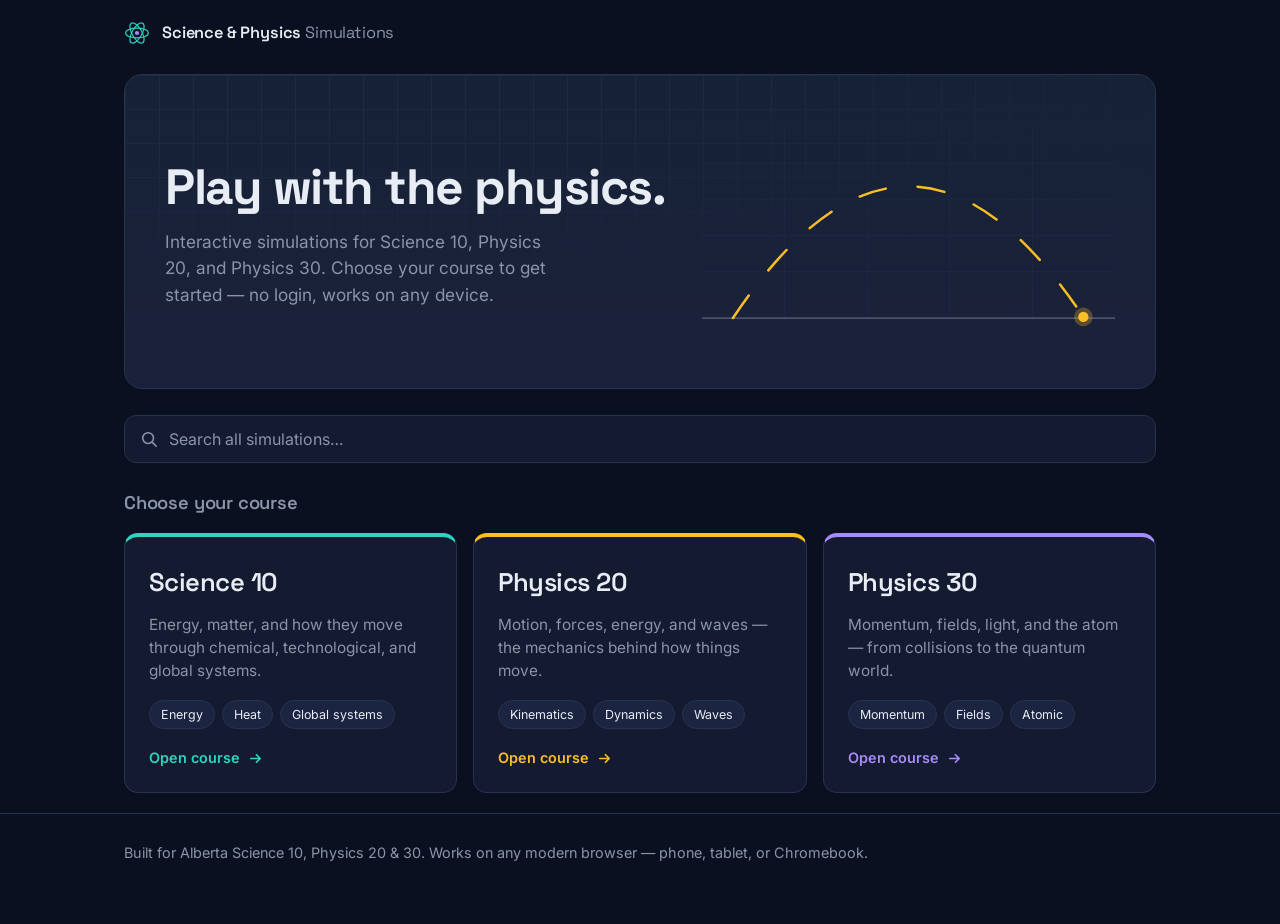
==== index.html @ 16d33546 "Website Build v1.0" ====
<!DOCTYPE html>
<html lang="en">
<head>
<meta charset="UTF-8">
<meta name="viewport" content="width=device-width, initial-scale=1.0">
<title>Science & Physics Simulations</title>
<link rel="preconnect" href="https://fonts.googleapis.com">
<link rel="preconnect" href="https://fonts.gstatic.com" crossorigin>
<link href="https://fonts.googleapis.com/css2?family=Space+Grotesk:wght@400;500;600;700&family=Inter:wght@400;500;600&display=swap" rel="stylesheet">
<link rel="stylesheet" href="styles.css">
</head>
<body>

  <header class="topbar">
    <svg class="mark" viewBox="0 0 32 32" aria-hidden="true">
      <ellipse cx="16" cy="16" rx="14" ry="6"/>
      <ellipse cx="16" cy="16" rx="14" ry="6" transform="rotate(60 16 16)"/>
      <ellipse cx="16" cy="16" rx="14" ry="6" transform="rotate(120 16 16)"/>
      <circle class="nucleus" cx="16" cy="16" r="2.6"/>
    </svg>
    <div class="brand">Science &amp; Physics <span>Simulations</span></div>
  </header>

  <section class="hero" aria-label="Introduction">
    <div class="hero-card">
      <div class="hero-grid">
        <div>
          <h1>Play with the physics.</h1>
          <p class="lede">Interactive simulations for Science 10, Physics 20, and Physics 30. Choose your course to get started — no login, works on any device.</p>
        </div>
        <div class="traj-wrap">
          <svg class="trajectory" viewBox="0 0 400 210" role="img" aria-label="A projectile launching along a curved path">
            <g class="traj-grid" opacity="0.35">
              <line x1="0" y1="35" x2="400" y2="35"/><line x1="0" y1="70" x2="400" y2="70"/>
              <line x1="0" y1="105" x2="400" y2="105"/><line x1="0" y1="140" x2="400" y2="140"/>
              <line x1="80" y1="0" x2="80" y2="185"/><line x1="160" y1="0" x2="160" y2="185"/>
              <line x1="240" y1="0" x2="240" y2="185"/><line x1="320" y1="0" x2="320" y2="185"/>
            </g>
            <line class="traj-ground" x1="0" y1="185" x2="400" y2="185"/>
            <path id="trajPath" class="traj-path" pathLength="100" d="M 30 185 Q 200 -70 370 185"/>
            <circle id="trajGlow" class="traj-ball-glow" r="9" cx="30" cy="185"/>
            <circle id="trajBall" class="traj-ball" r="5" cx="30" cy="185"/>
          </svg>
        </div>
      </div>
    </div>
  </section>

  <div class="search">
    <div class="search-wrap">
      <svg class="search-ic" viewBox="0 0 20 20" fill="none" aria-hidden="true"><circle cx="9" cy="9" r="6" stroke="currentColor" stroke-width="1.8"/><path d="M14 14l4 4" stroke="currentColor" stroke-width="1.8" stroke-linecap="round"/></svg>
      <input id="search" type="search" placeholder="Search all simulations…" aria-label="Search all simulations">
    </div>
  </div>

  <section class="doors" id="doors" aria-label="Courses">
    <h2>Choose your course</h2>
    <div class="card-grid">

      <a class="course-card" style="--accent:var(--sci10)" href="science10.html">
        <h3>Science 10</h3>
        <p>Energy, matter, and how they move through chemical, technological, and global systems.</p>
        <div class="tags"><span class="tag">Energy</span><span class="tag">Heat</span><span class="tag">Global systems</span></div>
        <span class="enter">Open course
          <svg viewBox="0 0 16 16" fill="none" aria-hidden="true"><path d="M3 8h9M9 4l4 4-4 4" stroke="currentColor" stroke-width="1.8" stroke-linecap="round" stroke-linejoin="round"/></svg>
        </span>
      </a>

      <a class="course-card" style="--accent:var(--phys20)" href="physics20.html">
        <h3>Physics 20</h3>
        <p>Motion, forces, energy, and waves — the mechanics behind how things move.</p>
        <div class="tags"><span class="tag">Kinematics</span><span class="tag">Dynamics</span><span class="tag">Waves</span></div>
        <span class="enter">Open course
          <svg viewBox="0 0 16 16" fill="none" aria-hidden="true"><path d="M3 8h9M9 4l4 4-4 4" stroke="currentColor" stroke-width="1.8" stroke-linecap="round" stroke-linejoin="round"/></svg>
        </span>
      </a>

      <a class="course-card" style="--accent:var(--phys30)" href="physics30.html">
        <h3>Physics 30</h3>
        <p>Momentum, fields, light, and the atom — from collisions to the quantum world.</p>
        <div class="tags"><span class="tag">Momentum</span><span class="tag">Fields</span><span class="tag">Atomic</span></div>
        <span class="enter">Open course
          <svg viewBox="0 0 16 16" fill="none" aria-hidden="true"><path d="M3 8h9M9 4l4 4-4 4" stroke="currentColor" stroke-width="1.8" stroke-linecap="round" stroke-linejoin="round"/></svg>
        </span>
      </a>

    </div>
  </section>

  <section class="results" id="results" aria-label="Search results">
    <h2>Matching simulations</h2>
    <div class="tiles" id="resultsGrid"></div>
  </section>

  <footer>
    <div class="wrap">
      <div>Built for Alberta Science 10, Physics 20 &amp; 30. Works on any modern browser — phone, tablet, or Chromebook.</div>
      <div><!-- optional: your name / contact --></div>
    </div>
  </footer>

<script src="sims.js"></script>
<script src="app.js"></script>
<script>
/* Hero launch animation — one run on load, respects reduced motion. */
(function(){
  var path=document.getElementById("trajPath"),
      ball=document.getElementById("trajBall"),
      glow=document.getElementById("trajGlow"),
      len=path.getTotalLength(),
      reduce=window.matchMedia("(prefers-reduced-motion: reduce)").matches;
  function place(t){var p=path.getPointAtLength(t*len);
    ball.setAttribute("cx",p.x);ball.setAttribute("cy",p.y);
    glow.setAttribute("cx",p.x);glow.setAttribute("cy",p.y);}
  if(reduce){place(1);return;}
  var dur=1500,start=null;
  function step(ts){if(!start)start=ts;var t=Math.min((ts-start)/dur,1);
    place(1-Math.pow(1-t,2));if(t<1)requestAnimationFrame(step);}
  requestAnimationFrame(step);
})();

/* Cross-course search: empty box shows the three course cards;
   typing hides them and shows matching sims from every course. */
(function(){
  var box=document.getElementById("search"),
      doors=document.getElementById("doors"),
      results=document.getElementById("results"),
      grid=document.getElementById("resultsGrid");
  function run(){
    var q=box.value.trim();
    if(!q){ doors.style.display=""; results.style.display="none"; return; }
    doors.style.display="none"; results.style.display="block";
    renderInto(grid, SIMS.filter(function(s){ return matches(s,q); }));
  }
  box.addEventListener("input", run);
  run();
})();
</script>
</body>
</html>
---- styles.css ----
/* =========================================================
   Shared styles for the whole site.
   Edit this one file to restyle every page at once.
   Course accent colours are the three --sci10 / --phys20 / --phys30 below.
   ========================================================= */
:root{
  --bg:#0B1020;
  --surface:#141B30;
  --surface-2:#1B2440;
  --line:#28324f;
  --text:#E8ECF4;
  --muted:#8A94A8;
  --sci10:#2DD4BF;
  --phys20:#FBBF24;
  --phys30:#A78BFA;
  --display:"Space Grotesk", ui-sans-serif, system-ui, sans-serif;
  --body:"Inter", ui-sans-serif, system-ui, -apple-system, sans-serif;
}
*{box-sizing:border-box}
html{scroll-behavior:smooth}
body{
  margin:0;background:var(--bg);color:var(--text);
  font-family:var(--body);line-height:1.55;-webkit-font-smoothing:antialiased;
}
a{color:inherit}
.wrap{max-width:1080px;margin:0 auto;padding:0 24px}

/* course accent per page (set on <body>) */
body.theme-sci10{--accent:var(--sci10)}
body.theme-phys20{--accent:var(--phys20)}
body.theme-phys30{--accent:var(--phys30)}

/* ---------- top bar ---------- */
.topbar{display:flex;align-items:center;gap:12px;padding:20px 24px;max-width:1080px;margin:0 auto}
.mark{width:26px;height:26px;flex:none}
.mark ellipse{fill:none;stroke:var(--sci10);stroke-width:1.4}
.mark .nucleus{fill:var(--phys30);stroke:none}
.brand{font-family:var(--display);font-weight:600;font-size:1.02rem;letter-spacing:-0.01em}
.brand span{color:var(--muted);font-weight:400}
.topbar .back{
  margin-left:auto;text-decoration:none;color:var(--muted);font-size:0.92rem;font-weight:500;
  display:inline-flex;align-items:center;gap:7px;padding:7px 12px;border-radius:999px;
  border:1px solid var(--line);transition:color .18s ease, border-color .18s ease;
}
.topbar .back:hover{color:var(--text);border-color:var(--muted)}
.topbar .back:focus-visible{outline:2px solid var(--text);outline-offset:2px}

/* ---------- hero (home page) ---------- */
.hero{position:relative;margin:8px auto 26px;max-width:1080px;padding:0 24px}
.hero-card{
  position:relative;overflow:hidden;border:1px solid var(--line);border-radius:18px;
  background:linear-gradient(180deg, rgba(45,212,191,0.04), rgba(167,139,250,0.05)), var(--surface);
  padding:52px 40px 44px;
}
.hero-card::before{
  content:"";position:absolute;inset:0;pointer-events:none;opacity:0.5;
  background-image:linear-gradient(var(--line) 1px, transparent 1px),linear-gradient(90deg, var(--line) 1px, transparent 1px);
  background-size:34px 34px;
  -webkit-mask-image:radial-gradient(120% 90% at 20% 0%, #000 30%, transparent 75%);
  mask-image:radial-gradient(120% 90% at 20% 0%, #000 30%, transparent 75%);
}
.hero-grid{position:relative;display:grid;grid-template-columns:1.1fr 0.9fr;gap:32px;align-items:center}
h1{font-family:var(--display);font-weight:700;font-size:clamp(2.1rem,5vw,3.1rem);line-height:1.02;letter-spacing:-0.03em;margin:0 0 16px}
.lede{font-size:1.08rem;color:var(--muted);max-width:36ch;margin:0}
.trajectory{width:100%;height:auto;display:block}
.traj-grid{stroke:var(--line);stroke-width:1}
.traj-ground{stroke:var(--muted);stroke-width:1.2;opacity:.6}
.traj-path{fill:none;stroke:var(--phys20);stroke-width:2.4;stroke-linecap:round;stroke-dasharray:6 7}
.traj-ball{fill:var(--phys20)}
.traj-ball-glow{fill:var(--phys20);opacity:.28}

/* ---------- search ---------- */
.search{max-width:1080px;margin:0 auto 26px;padding:0 24px}
.search-wrap{position:relative}
.search-ic{position:absolute;left:16px;top:50%;transform:translateY(-50%);width:18px;height:18px;color:var(--muted);pointer-events:none}
.search input{
  width:100%;background:var(--surface);border:1px solid var(--line);border-radius:12px;
  color:var(--text);font-family:var(--body);font-size:1rem;padding:13px 16px 13px 44px;
  outline:none;transition:border-color .18s ease;
}
.search input::placeholder{color:var(--muted)}
.search input:focus{border-color:var(--accent, var(--muted))}

/* ---------- home page course cards ---------- */
.doors{max-width:1080px;margin:0 auto 20px;padding:0 24px}
.doors h2{font-family:var(--display);font-weight:600;font-size:1.15rem;letter-spacing:-0.01em;margin:0 0 16px;color:var(--muted)}
.card-grid{display:grid;gap:16px;grid-template-columns:repeat(auto-fit, minmax(260px, 1fr))}
.course-card{
  position:relative;display:flex;flex-direction:column;text-decoration:none;
  background:var(--surface);border:1px solid var(--line);border-top:4px solid var(--accent);
  border-radius:14px;padding:26px 24px 22px;min-height:210px;
  transition:transform .2s ease, border-color .2s ease, background .2s ease;
}
.course-card:hover{transform:translateY(-4px);background:var(--surface-2);border-color:var(--accent)}
.course-card:focus-visible{outline:2px solid var(--text);outline-offset:3px}
.course-card h3{font-family:var(--display);font-weight:600;font-size:1.6rem;letter-spacing:-0.02em;margin:0 0 10px}
.course-card p{margin:0 0 18px;color:var(--muted);font-size:0.96rem;line-height:1.5}
.tags{display:flex;flex-wrap:wrap;gap:7px;margin-top:auto}
.tag{font-size:0.78rem;color:var(--text);background:var(--surface-2);border:1px solid var(--line);border-radius:999px;padding:4px 11px}
.course-card:hover .tag{border-color:var(--accent)}
.enter{margin-top:18px;display:inline-flex;align-items:center;gap:8px;font-weight:600;font-size:0.9rem;color:var(--accent)}
.enter svg{width:15px;height:15px}

/* ---------- search results heading (home) ---------- */
.results{max-width:1080px;margin:0 auto 20px;padding:0 24px;display:none}
.results h2{font-family:var(--display);font-weight:600;font-size:1.15rem;letter-spacing:-0.01em;margin:0 0 16px;color:var(--muted)}

/* ---------- course page header ---------- */
.course-header{max-width:1080px;margin:6px auto 18px;padding:0 24px}
.course-header .rule{width:44px;height:5px;border-radius:3px;background:var(--accent);margin-bottom:18px}
.course-header h1{margin:0 0 10px}
.course-header p{color:var(--muted);font-size:1.06rem;max-width:60ch;margin:0}

/* ---------- simulation tiles ---------- */
main{padding:8px 0 40px}
.tiles{display:grid;gap:16px;grid-template-columns:repeat(auto-fill, minmax(250px, 1fr))}
.tile{
  position:relative;display:flex;flex-direction:column;text-decoration:none;background:var(--surface);
  border:1px solid var(--line);border-left:3px solid var(--accent);border-radius:12px;overflow:hidden;
  transition:transform .18s ease, border-color .18s ease, background .18s ease;
}
.tile:hover{transform:translateY(-3px);background:var(--surface-2);border-color:var(--accent)}
.tile:focus-visible{outline:2px solid var(--text);outline-offset:3px}
.tile-body{padding:16px 18px 18px}
.tile h3{font-family:var(--display);font-weight:500;font-size:1.06rem;margin:0 0 6px;letter-spacing:-0.01em}
.tile p{margin:0;color:var(--muted);font-size:0.92rem;line-height:1.5}
.tile .go{margin-top:14px;display:inline-flex;align-items:center;gap:7px;font-size:0.86rem;font-weight:600;color:var(--accent)}
.tile .go svg{width:14px;height:14px}
.tile.soon{border-left-color:var(--line);cursor:default}
.tile.soon:hover{transform:none;background:var(--surface);border-color:var(--line)}
.tile.soon h3{color:var(--muted)}
.soon-tag{display:inline-block;margin-top:14px;font-size:0.76rem;font-weight:600;color:var(--muted);border:1px solid var(--line);border-radius:999px;padding:3px 10px}

/* thumbnail area */
.thumb{position:relative;aspect-ratio:16/9;background:var(--surface-2);overflow:hidden}
.thumb img{width:100%;height:100%;object-fit:cover;display:block}
.thumb.placeholder{background:linear-gradient(135deg, color-mix(in srgb, var(--accent) 24%, var(--surface-2)), var(--surface-2))}
.thumb.placeholder::after{
  content:"";position:absolute;inset:0;opacity:.4;
  background-image:linear-gradient(var(--line) 1px,transparent 1px),linear-gradient(90deg,var(--line) 1px,transparent 1px);
  background-size:22px 22px;
  -webkit-mask-image:linear-gradient(180deg,#000,transparent);mask-image:linear-gradient(180deg,#000,transparent);
}
.monogram{position:absolute;inset:0;display:grid;place-items:center;font-family:var(--display);font-weight:700;font-size:2.6rem;color:var(--accent);opacity:.55;z-index:1}
.tile.soon .thumb.placeholder{background:var(--surface-2)}
.tile.soon .monogram{color:var(--muted);opacity:.4}

.empty{color:var(--muted);padding:16px 4px}

/* ---------- footer ---------- */
footer{border-top:1px solid var(--line);padding:28px 0 60px;color:var(--muted);font-size:0.9rem;margin-top:20px}
footer .wrap{display:flex;justify-content:space-between;gap:16px;flex-wrap:wrap}
footer a{color:var(--text)}

/* ---------- responsive ---------- */
@media (max-width:760px){
  .hero-card{padding:36px 24px 30px}
  .hero-grid{grid-template-columns:1fr;gap:22px}
  .traj-wrap{order:-1;max-width:340px}
}
@media (prefers-reduced-motion:reduce){
  html{scroll-behavior:auto}
  *{transition:none !important}
}
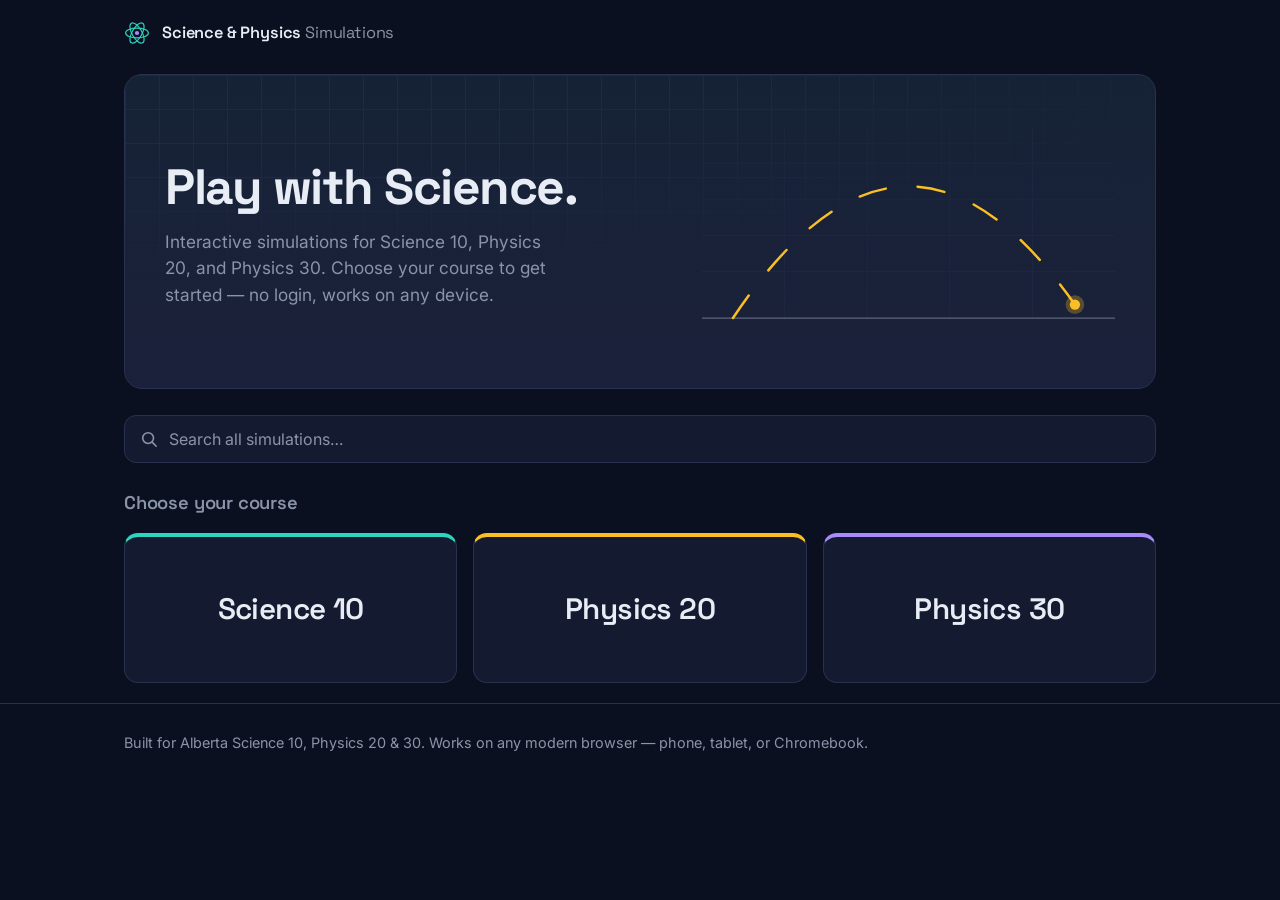
==== commit 858dc4b7: "Updated landing page Updated landing page to remove random write ups and random buzz words." ====
--- a/index.html
+++ b/index.html
@@ -25,7 +25,7 @@
     <div class="hero-card">
       <div class="hero-grid">
         <div>
-          <h1>Play with the physics.</h1>
+          <h1>Play with Science.</h1>
           <p class="lede">Interactive simulations for Science 10, Physics 20, and Physics 30. Choose your course to get started — no login, works on any device.</p>
         </div>
         <div class="traj-wrap">
@@ -59,29 +59,14 @@
 
       <a class="course-card" style="--accent:var(--sci10)" href="science10.html">
         <h3>Science 10</h3>
-        <p>Energy, matter, and how they move through chemical, technological, and global systems.</p>
-        <div class="tags"><span class="tag">Energy</span><span class="tag">Heat</span><span class="tag">Global systems</span></div>
-        <span class="enter">Open course
-          <svg viewBox="0 0 16 16" fill="none" aria-hidden="true"><path d="M3 8h9M9 4l4 4-4 4" stroke="currentColor" stroke-width="1.8" stroke-linecap="round" stroke-linejoin="round"/></svg>
-        </span>
       </a>
 
       <a class="course-card" style="--accent:var(--phys20)" href="physics20.html">
         <h3>Physics 20</h3>
-        <p>Motion, forces, energy, and waves — the mechanics behind how things move.</p>
-        <div class="tags"><span class="tag">Kinematics</span><span class="tag">Dynamics</span><span class="tag">Waves</span></div>
-        <span class="enter">Open course
-          <svg viewBox="0 0 16 16" fill="none" aria-hidden="true"><path d="M3 8h9M9 4l4 4-4 4" stroke="currentColor" stroke-width="1.8" stroke-linecap="round" stroke-linejoin="round"/></svg>
-        </span>
       </a>
 
       <a class="course-card" style="--accent:var(--phys30)" href="physics30.html">
         <h3>Physics 30</h3>
-        <p>Momentum, fields, light, and the atom — from collisions to the quantum world.</p>
-        <div class="tags"><span class="tag">Momentum</span><span class="tag">Fields</span><span class="tag">Atomic</span></div>
-        <span class="enter">Open course
-          <svg viewBox="0 0 16 16" fill="none" aria-hidden="true"><path d="M3 8h9M9 4l4 4-4 4" stroke="currentColor" stroke-width="1.8" stroke-linecap="round" stroke-linejoin="round"/></svg>
-        </span>
       </a>
 
     </div>
--- a/styles.css
+++ b/styles.css
@@ -86,14 +86,14 @@
 .doors h2{font-family:var(--display);font-weight:600;font-size:1.15rem;letter-spacing:-0.01em;margin:0 0 16px;color:var(--muted)}
 .card-grid{display:grid;gap:16px;grid-template-columns:repeat(auto-fit, minmax(260px, 1fr))}
 .course-card{
-  position:relative;display:flex;flex-direction:column;text-decoration:none;
+  position:relative;display:flex;flex-direction:column;align-items:center;justify-content:center;text-align:center;text-decoration:none;
   background:var(--surface);border:1px solid var(--line);border-top:4px solid var(--accent);
-  border-radius:14px;padding:26px 24px 22px;min-height:210px;
+  border-radius:14px;padding:34px 24px;min-height:150px;
   transition:transform .2s ease, border-color .2s ease, background .2s ease;
 }
 .course-card:hover{transform:translateY(-4px);background:var(--surface-2);border-color:var(--accent)}
 .course-card:focus-visible{outline:2px solid var(--text);outline-offset:3px}
-.course-card h3{font-family:var(--display);font-weight:600;font-size:1.6rem;letter-spacing:-0.02em;margin:0 0 10px}
+.course-card h3{font-family:var(--display);font-weight:600;font-size:1.85rem;letter-spacing:-0.02em;margin:0}
 .course-card p{margin:0 0 18px;color:var(--muted);font-size:0.96rem;line-height:1.5}
 .tags{display:flex;flex-wrap:wrap;gap:7px;margin-top:auto}
 .tag{font-size:0.78rem;color:var(--text);background:var(--surface-2);border:1px solid var(--line);border-radius:999px;padding:4px 11px}
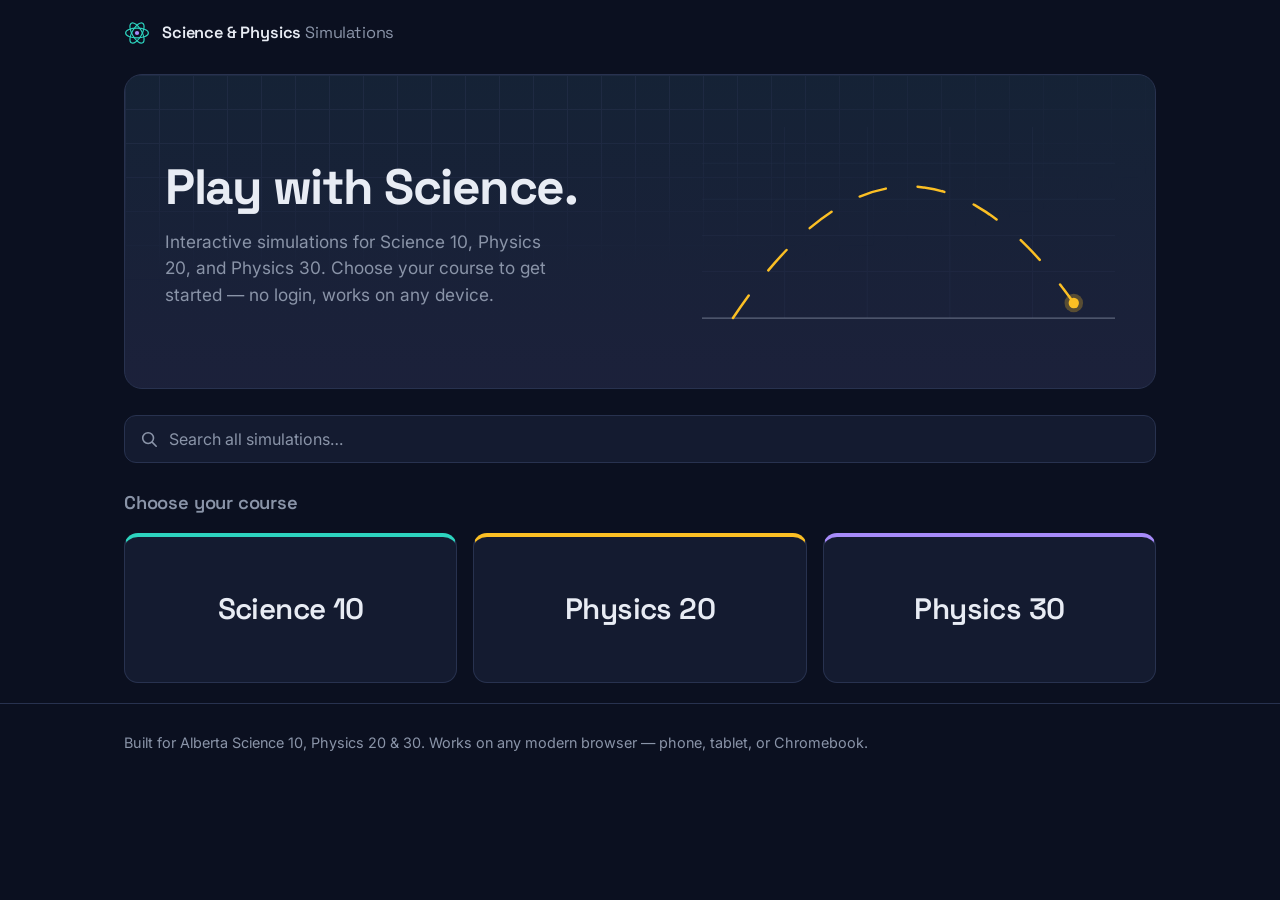
==== commit 7dc6b715: "Update site layout" ====
--- a/index.html
+++ b/index.html
@@ -18,7 +18,7 @@
       <ellipse cx="16" cy="16" rx="14" ry="6" transform="rotate(120 16 16)"/>
       <circle class="nucleus" cx="16" cy="16" r="2.6"/>
     </svg>
-    <div class="brand">Science &amp; Physics <span>Simulations</span></div>
+    <a class="brand" href="index.html">Science &amp; Physics <span>Simulations</span></a>
   </header>
 
   <section class="hero" aria-label="Introduction">
--- a/styles.css
+++ b/styles.css
@@ -35,7 +35,9 @@
 .mark{width:26px;height:26px;flex:none}
 .mark ellipse{fill:none;stroke:var(--sci10);stroke-width:1.4}
 .mark .nucleus{fill:var(--phys30);stroke:none}
-.brand{font-family:var(--display);font-weight:600;font-size:1.02rem;letter-spacing:-0.01em}
+.brand{font-family:var(--display);font-weight:600;font-size:1.02rem;letter-spacing:-0.01em;text-decoration:none;color:var(--text);transition:opacity .18s ease}
+.brand:hover{opacity:.75}
+.brand:focus-visible{outline:2px solid var(--text);outline-offset:3px;border-radius:4px}
 .brand span{color:var(--muted);font-weight:400}
 .topbar .back{
   margin-left:auto;text-decoration:none;color:var(--muted);font-size:0.92rem;font-weight:500;
@@ -111,9 +113,18 @@
 .course-header h1{margin:0 0 10px}
 .course-header p{color:var(--muted);font-size:1.06rem;max-width:60ch;margin:0}
 
+/* ---------- unit groups (course pages) ---------- */
+.unit-group{margin-bottom:28px}
+.unit-heading{
+  display:flex;align-items:center;gap:12px;
+  font-family:var(--display);font-weight:600;font-size:1.02rem;letter-spacing:-0.01em;
+  color:var(--accent);margin:0 0 12px;
+}
+.unit-heading::after{content:"";flex:1;height:1px;background:var(--line)}
+
 /* ---------- simulation tiles ---------- */
 main{padding:8px 0 40px}
-.tiles{display:grid;gap:16px;grid-template-columns:repeat(auto-fill, minmax(250px, 1fr))}
+.tiles{display:grid;gap:12px;grid-template-columns:repeat(auto-fill, minmax(190px, 1fr))}
 .tile{
   position:relative;display:flex;flex-direction:column;text-decoration:none;background:var(--surface);
   border:1px solid var(--line);border-left:3px solid var(--accent);border-radius:12px;overflow:hidden;
@@ -121,10 +132,10 @@
 }
 .tile:hover{transform:translateY(-3px);background:var(--surface-2);border-color:var(--accent)}
 .tile:focus-visible{outline:2px solid var(--text);outline-offset:3px}
-.tile-body{padding:16px 18px 18px}
-.tile h3{font-family:var(--display);font-weight:500;font-size:1.06rem;margin:0 0 6px;letter-spacing:-0.01em}
-.tile p{margin:0;color:var(--muted);font-size:0.92rem;line-height:1.5}
-.tile .go{margin-top:14px;display:inline-flex;align-items:center;gap:7px;font-size:0.86rem;font-weight:600;color:var(--accent)}
+.tile-body{padding:12px 13px 13px}
+.tile h3{font-family:var(--display);font-weight:500;font-size:0.98rem;margin:0 0 4px;letter-spacing:-0.01em;line-height:1.2}
+.tile p{margin:0;color:var(--muted);font-size:0.82rem;line-height:1.45}
+.tile .go{margin-top:10px;display:inline-flex;align-items:center;gap:6px;font-size:0.8rem;font-weight:600;color:var(--accent)}
 .tile .go svg{width:14px;height:14px}
 .tile.soon{border-left-color:var(--line);cursor:default}
 .tile.soon:hover{transform:none;background:var(--surface);border-color:var(--line)}
@@ -132,7 +143,7 @@
 .soon-tag{display:inline-block;margin-top:14px;font-size:0.76rem;font-weight:600;color:var(--muted);border:1px solid var(--line);border-radius:999px;padding:3px 10px}
 
 /* thumbnail area */
-.thumb{position:relative;aspect-ratio:16/9;background:var(--surface-2);overflow:hidden}
+.thumb{position:relative;aspect-ratio:2/1;background:var(--surface-2);overflow:hidden}
 .thumb img{width:100%;height:100%;object-fit:cover;display:block}
 .thumb.placeholder{background:linear-gradient(135deg, color-mix(in srgb, var(--accent) 24%, var(--surface-2)), var(--surface-2))}
 .thumb.placeholder::after{
@@ -141,7 +152,7 @@
   background-size:22px 22px;
   -webkit-mask-image:linear-gradient(180deg,#000,transparent);mask-image:linear-gradient(180deg,#000,transparent);
 }
-.monogram{position:absolute;inset:0;display:grid;place-items:center;font-family:var(--display);font-weight:700;font-size:2.6rem;color:var(--accent);opacity:.55;z-index:1}
+.monogram{position:absolute;inset:0;display:grid;place-items:center;font-family:var(--display);font-weight:700;font-size:1.9rem;color:var(--accent);opacity:.55;z-index:1}
 .tile.soon .thumb.placeholder{background:var(--surface-2)}
 .tile.soon .monogram{color:var(--muted);opacity:.4}
 
